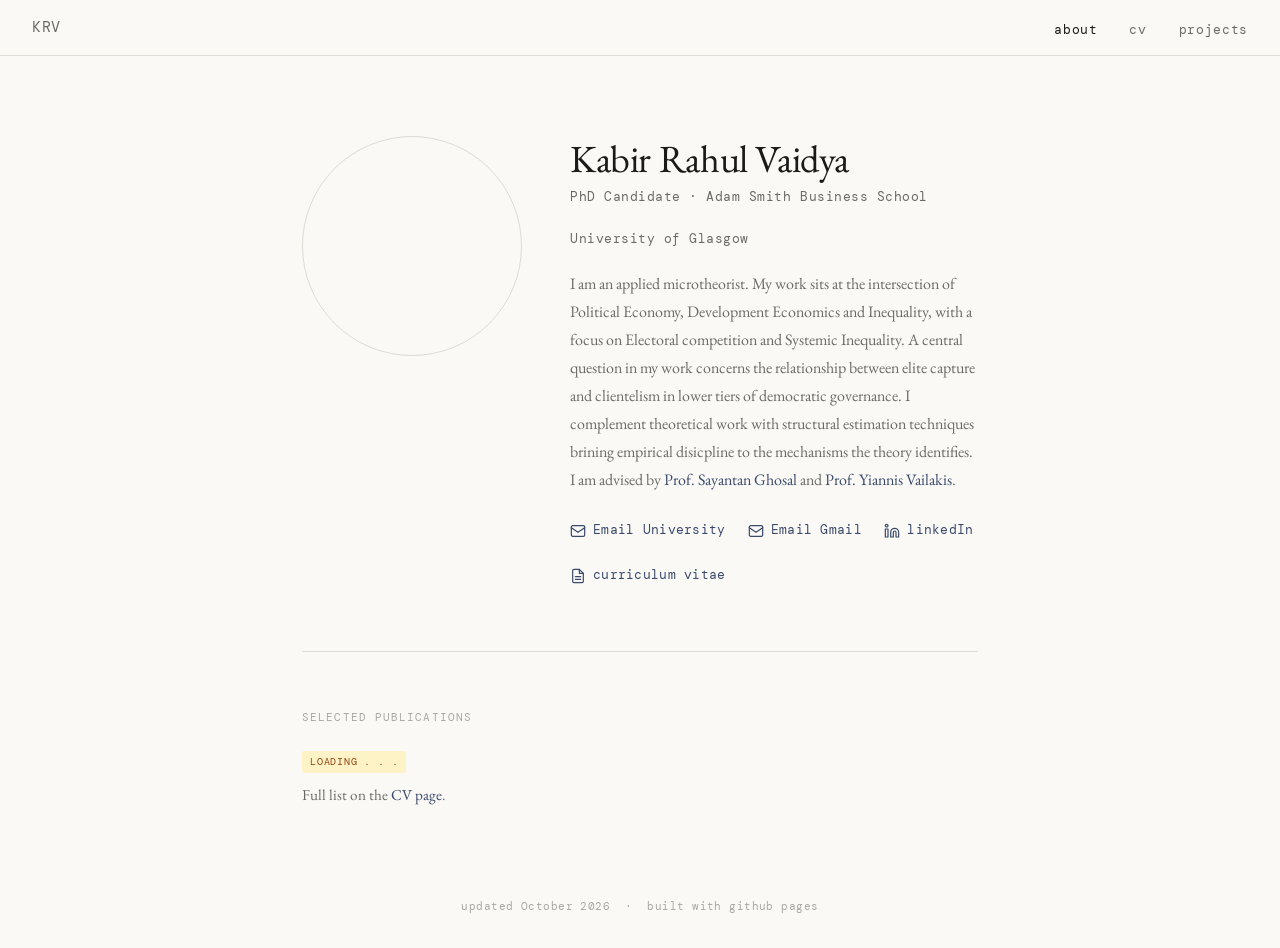
==== index.html @ daf79ceb "Update index.html" ====
<!DOCTYPE html>
<html lang="en">
<head>
  <meta charset="UTF-8" />
  <meta name="viewport" content="width=device-width, initial-scale=1.0"/>
  <title>Kabir R. Vaidya</title>
  <link rel="icon" href="favicon.ico" type="image/x-icon"> 
  <link rel="stylesheet" href="style.css" />
</head>
<body>

<nav>
  <a href="index.html" class="nav-name">KRV</a>
  <ul class="nav-links">
    <li><a href="index.html" class="active">about</a></li>
    <li><a href="cv.html">cv</a></li>
    <li><a href="projects.html">projects</a></li>
  </ul>
</nav>

<main class="container">

  <!-- ======== HERO ======== -->
  <div class="hero">
    <div class="hero-inner">

      <div class="photo-wrap">
        <!--
          HOW TO ADD YOUR PHOTO:
          1. Upload your photo to your GitHub repo (e.g. name it "photo.jpg")
          2. Replace the src below with your filename
        -->
        <img
          src="photo.jpeg"
          alt="ME"
          class="photo"
        />
      </div>

      <div class="hero-text">
        <h1>Kabir Rahul Vaidya</h1>
        <p class="position">PhD Candidate &middot; Adam Smith Business School </p>
        <p class="position">University of Glasgow</p>
        <p>
          I am an applied microtheorist. My work sits at the intersection of
          Political Economy, Development Economics and Inequality, with a focus on Electoral competition and Systemic Inequality.
          A central question in my work concerns the relationship between elite capture and clientelism in lower tiers of democratic governance.
          I complement theoretical work with structural estimation techniques brining empirical disicpline to the mechanisms the theory identifies.
        </p>
        <p>
          I am advised by <a href="https://www.gla.ac.uk/schools/business/staff/sayantanghosal/#">Prof. Sayantan Ghosal</a> and <a href="https://www.gla.ac.uk/schools/business/staff/yiannisvailakis/"> Prof. Yiannis Vailakis</a>.
        </p>
        <div class="contact-links">

          <!-- EMAIL University -->
          <a href="mailto:k.vaidya.1@research.gla.ac.uk" class="contact-link">
            <svg viewBox="0 0 24 24" aria-hidden="true">
              <rect x="2" y="4" width="20" height="16" rx="2"/>
              <path d="M2 7l10 7 10-7"/>
            </svg>
            Email University
          </a>
          <!-- EMAIL Gmail -->
          <a href="mailto:researchkabir01@gmail.com" class="contact-link">
            <svg viewBox="0 0 24 24" aria-hidden="true">
              <rect x="2" y="4" width="20" height="16" rx="2"/>
              <path d="M2 7l10 7 10-7"/>
            </svg>
            Email Gmail
          </a>

          <!-- GITHUB -->
          <!-- <a href="https://github.com/yourusername" class="contact-link" target="_blank" rel="noopener">
            <svg viewBox="0 0 24 24" aria-hidden="true">
              <path d="M9 19c-5 1.5-5-2.5-7-3m14 6v-3.87a3.37 3.37 0 0 0-.94-2.61c3.14-.35 6.44-1.54 6.44-7A5.44 5.44 0 0 0 20 4.77 5.07 5.07 0 0 0 19.91 1S18.73.65 16 2.48a13.38 13.38 0 0 0-7 0C6.27.65 5.09 1 5.09 1A5.07 5.07 0 0 0 5 4.77a5.44 5.44 0 0 0-1.5 3.78c0 5.42 3.3 6.61 6.44 7A3.37 3.37 0 0 0 9 18.13V22"/>
            </svg>
            github
          </a> -->

          <!-- LINKEDIN -->
          <a href="https://www.linkedin.com/in/kabir-vaidya-95842a1b8/" class="contact-link" target="_blank" rel="noopener">
            <svg viewBox="0 0 24 24" aria-hidden="true">
              <path d="M16 8a6 6 0 0 1 6 6v7h-4v-7a2 2 0 0 0-2-2 2 2 0 0 0-2 2v7h-4v-7a6 6 0 0 1 6-6z"/>
              <rect x="2" y="9" width="4" height="12"/>
              <circle cx="4" cy="4" r="2"/>
            </svg>
            linkedIn
          </a>

          <!-- CV -->
          <a href="cv.pdf" target="_blank" rel ="noopener" class="contact-link">
            <svg viewBox="0 0 24 24" aria-hidden="true">
              <path d="M14 2H6a2 2 0 0 0-2 2v16a2 2 0 0 0 2 2h12a2 2 0 0 0 2-2V8z"/>
              <polyline points="14 2 14 8 20 8"/>
              <line x1="16" y1="13" x2="8" y2="13"/>
              <line x1="16" y1="17" x2="8" y2="17"/>
            </svg>
            curriculum vitae
          </a>

        </div>
      </div>
    </div>
  </div>

  <!-- ======== NEWS ======== -->
  <!-- <section class="home-section"> -->
    <!-- <p class="section-label">recent news</p> -->
    <!-- <ul class="news-list"> -->
      <!-- <li class="news-item"> -->
        <!-- <span class="news-date">May 2026</span> -->
        <!-- <span>Paper accepted to [Conference Name]. See you in [City]!</span> -->
      <!-- </li> -->
      <!-- <li class="news-item"> -->
        <!-- <span class="news-date">Jan 2026</span> -->
        <!-- <span>Started a research internship at [Organisation].</span> -->
      <!-- </li> -->
      <!-- <li class="news-item"> -->
        <!-- <span class="news-date">Sep 2025</span> -->
        <!-- <span>Began PhD at [University]. Excited to get started.</span> -->
      <!-- </li> -->
    <!-- </ul> -->
  <!-- </section> -->

  <!-- ======== SELECTED PUBLICATIONS ======== -->
  <section class="home-section">
    <p class="section-label">selected publications</p>
      <div class="project-meta">
          <span class="project-status status-ongoing">Loading . . . </span>
       </div>
    <p style="color:var(--ink-muted); font-size:0.95rem;">
    Full list on the <a href="cv.pdf">CV page</a>.
    </p>
  </section>
  
</main>

<footer>
  updated October 2026 &nbsp;&middot;&nbsp; built with github pages
</footer>

</body>
</html>
---- style.css ----
/* ============================================
   ACADEMIC PERSONAL WEBSITE — style.css
   ============================================ */

@import url('https://fonts.googleapis.com/css2?family=EB+Garamond:ital,wght@0,400;0,500;1,400&family=DM+Mono:wght@400;500&display=swap');

/* ---- RESET & BASE ---- */
*, *::before, *::after {
  box-sizing: border-box;
  margin: 0;
  padding: 0;
}

:root {
  --ink:         #1a1a18;
  --ink-muted:   #6b6b66;
  --ink-faint:   #a8a8a2;
  --paper:       #faf9f6;
  --paper-warm:  #f2f0ea;
  --accent:      #3b4a6b;
  --accent-hover:#2a3756;
  --rule:        #dddbd4;
  --serif:       'EB Garamond', Georgia, serif;
  --mono:        'DM Mono', monospace;
}

html {
  scroll-behavior: smooth;
}

body {
  font-family: var(--serif);
  background: var(--paper);
  color: var(--ink);
  font-size: 18px;
  line-height: 1.75;
}

a {
  color: var(--accent);
  text-decoration: none;
  transition: color 0.15s;
}

a:hover {
  color: var(--accent-hover);
}

/* ---- NAVIGATION ---- */
nav {
  position: sticky;
  top: 0;
  z-index: 100;
  background: var(--paper);
  border-bottom: 1px solid var(--rule);
  padding: 0 2rem;
  display: flex;
  align-items: center;
  justify-content: space-between;
  height: 56px;
}

.nav-name {
  font-family: var(--mono);
  font-size: 15px;
  color: var(--ink-muted);
  letter-spacing: 0.04em;
  text-decoration: none;
}

.nav-links {
  display: flex;
  gap: 2rem;
  list-style: none;
}

.nav-links a {
  font-family: var(--mono);
  font-size: 13px;
  color: var(--ink-muted);
  letter-spacing: 0.05em;
  text-transform: lowercase;
}

.nav-links a:hover,
.nav-links a.active {
  color: var(--ink);
}

/* ---- LAYOUT ---- */
.container {
  max-width: 740px;
  margin: 0 auto;
  padding: 0 2rem;
}

/* ---- FOOTER ---- */
footer {
  text-align: center;
  padding: 2rem;
  font-family: var(--mono);
  font-size: 11px;
  color: var(--ink-faint);
  letter-spacing: 0.04em;
}

/* ============================================
   INDEX PAGE
   ============================================ */

.hero {
  padding: 5rem 0 4rem;
  border-bottom: 1px solid var(--rule);
}

.hero-inner {
  display: flex;
  align-items: flex-start;
  gap: 3rem;
}

/* ---- PHOTO ---- */
.photo-wrap {
  flex-shrink: 0;
}

.photo {
  width: 220px;
  height: 220px;
  border-radius: 200%;
  object-fit: cover;
  object-position: center;
  display: block;
  border: 1px solid var(--rule);
}

/* ---- HERO TEXT ---- */
.hero-text h1 {
  font-size: 2.4rem;
  font-weight: 400;
  line-height: 1.15;
  margin-bottom: 0.35rem;
  letter-spacing: -0.01em;
}

.hero-text .position {
  font-family: var(--mono);
  font-size: 13px;
  color: var(--ink-muted);
  letter-spacing: 0.04em;
  margin-bottom: 1.2rem;
}

.hero-text p {
  color: var(--ink-muted);
  font-size: 1rem;
  max-width: 480px;
}

/* ---- CONTACT LINKS ---- */
.contact-links {
  display: flex;
  flex-wrap: wrap;
  gap: 1.4rem;
  margin-top: 1.6rem;
}

.contact-link {
  display: inline-flex;
  align-items: center;
  gap: 0.45rem;
  font-family: var(--mono);
  font-size: 13px;
  color: var(--accent);
  letter-spacing: 0.02em;
}

.contact-link:hover {
  color: var(--accent-hover);
}

.contact-link svg {
  width: 16px;
  height: 16px;
  flex-shrink: 0;
  stroke: currentColor;
  fill: none;
  stroke-width: 1.8;
  stroke-linecap: round;
  stroke-linejoin: round;
}

/* ---- HOME SECTIONS ---- */
.home-section {
  padding: 3.5rem 0;
  border-bottom: 1px solid var(--rule);
}

.home-section:last-of-type {
  border-bottom: none;
}

.section-label {
  font-family: var(--mono);
  font-size: 11px;
  letter-spacing: 0.1em;
  text-transform: uppercase;
  color: var(--ink-faint);
  margin-bottom: 1.5rem;
}

/* ---- NEWS ---- */
.news-list {
  list-style: none;
}

.news-item {
  display: grid;
  grid-template-columns: 80px 1fr;
  gap: 0 1.5rem;
  padding: 0.6rem 0;
  border-top: 1px solid var(--rule);
  font-size: 0.95rem;
}

.news-date {
  font-family: var(--mono);
  font-size: 12px;
  color: var(--ink-faint);
  padding-top: 0.1rem;
  letter-spacing: 0.03em;
}

/* ============================================
   CV PAGE
   ============================================ */

.page-header {
  padding: 4rem 0 2.5rem;
  border-bottom: 1px solid var(--rule);
  display: flex;
  justify-content: space-between;
  align-items: flex-end;
}

.page-header h1 {
  font-size: 2rem;
  font-weight: 400;
}

.page-header p {
  color: var(--ink-muted);
  font-size: 1rem;
  margin-top: 0.5rem;
  max-width: 500px;
}

.download-link {
  display: inline-flex;
  align-items: center;
  gap: 0.4rem;
  font-family: var(--mono);
  font-size: 12px;
  color: var(--accent);
  letter-spacing: 0.03em;
}

.download-link:hover {
  color: var(--accent-hover);
}

.download-link svg {
  width: 14px;
  height: 14px;
  stroke: currentColor;
  fill: none;
  stroke-width: 1.8;
  stroke-linecap: round;
  stroke-linejoin: round;
}

/* ---- CV GRID ---- */
.cv-section {
  padding: 2.5rem 0;
  border-bottom: 1px solid var(--rule);
  display: grid;
  grid-template-columns: 140px 1fr;
  gap: 0 2rem;
}

.cv-section:last-of-type {
  border-bottom: none;
}

.cv-section-label {
  font-family: var(--mono);
  font-size: 11px;
  letter-spacing: 0.1em;
  text-transform: uppercase;
  color: var(--ink-faint);
  padding-top: 0.15rem;
}

/* ---- CV ENTRIES ---- */
.cv-entry {
  margin-bottom: 1.6rem;
}

.cv-entry:last-child {
  margin-bottom: 0;
}

.cv-entry-header {
  display: flex;
  justify-content: space-between;
  align-items: baseline;
  gap: 1rem;
}

.cv-entry-title {
  font-size: 1rem;
  font-weight: 500;
}

.cv-entry-date {
  font-family: var(--mono);
  font-size: 12px;
  color: var(--ink-faint);
  white-space: nowrap;
  letter-spacing: 0.03em;
}

.cv-entry-sub {
  color: var(--ink-muted);
  font-size: 0.95rem;
  font-style: italic;
}

.cv-entry-detail {
  color: var(--ink-muted);
  font-size: 0.9rem;
  margin-top: 0.2rem;
}

/* ---- PUBLICATIONS (CV) ---- */
.pub-entry {
  margin-bottom: 1.4rem;
  padding-left: 1rem;
  border-left: 2px solid var(--rule);
}

.pub-entry:last-child {
  margin-bottom: 0;
}

.pub-title {
  font-size: 1rem;
}

.pub-authors {
  font-size: 0.9rem;
  color: var(--ink-muted);
  font-style: italic;
}

.pub-venue {
  font-family: var(--mono);
  font-size: 12px;
  color: var(--ink-faint);
  letter-spacing: 0.02em;
}

.pub-link {
  font-family: var(--mono);
  font-size: 12px;
  color: var(--accent);
}

.pub-link:hover {
  text-decoration: underline;
}

/* ---- SKILLS (CV) ---- */
.skill-group {
  margin-bottom: 0.8rem;
  font-size: 0.95rem;
}

.skill-group:last-child {
  margin-bottom: 0;
}

.skill-group-name {
  font-family: var(--mono);
  font-size: 12px;
  color: var(--ink-faint);
  display: inline-block;
  width: 90px;
}

/* ============================================
   PROJECTS PAGE
   ============================================ */

.project-list {
  padding: 2.5rem 0;
}

.project {
  padding: 2rem 0;
  border-bottom: 1px solid var(--rule);
}

.project:first-child {
  padding-top: 0;
}

.project:last-child {
  border-bottom: none;
}

.project-meta {
  display: flex;
  align-items: center;
  gap: 0.8rem;
  margin-bottom: 0.6rem;
}

.project-status {
  font-family: var(--mono);
  font-size: 10px;
  letter-spacing: 0.08em;
  text-transform: uppercase;
  padding: 2px 8px;
  border-radius: 2px;
}

.status-active {
  background: #e8f0e8;
  color: #3a6b3a;
}

.status-ongoing {
  background: #fef3c7;
  color: #92400e;
}

.status-complete {
  background: var(--paper-warm);
  color: var(--ink-faint);
}

.project-year {
  font-family: var(--mono);
  font-size: 12px;
  color: var(--ink-faint);
  letter-spacing: 0.03em;
}

.project h2 {
  font-size: 1.25rem;
  font-weight: 500;
  line-height: 1.3;
  margin-bottom: 0.6rem;
}

.project-tags {
  display: flex;
  flex-wrap: wrap;
  gap: 0.4rem;
  margin-bottom: 0.8rem;
}

.tag {
  font-family: var(--mono);
  font-size: 11px;
  color: var(--ink-faint);
  border: 1px solid var(--rule);
  padding: 1px 7px;
  border-radius: 2px;
  letter-spacing: 0.03em;
}

.project p {
  color: var(--ink-muted);
  font-size: 0.97rem;
}

.project-links {
  display: flex;
  gap: 1.2rem;
  margin-top: 0.9rem;
}

.project-link {
  display: inline-flex;
  align-items: center;
  gap: 0.35rem;
  font-family: var(--mono);
  font-size: 12px;
  color: var(--accent);
  letter-spacing: 0.02em;
}

.project-link:hover {
  color: var(--accent-hover);
}

.project-link svg {
  width: 13px;
  height: 13px;
  stroke: currentColor;
  fill: none;
  stroke-width: 1.8;
  stroke-linecap: round;
  stroke-linejoin: round;
}

/* ============================================
   RESPONSIVE
   ============================================ */

@media (max-width: 600px) {
  .nav-name        { display: none; }
  .hero            { padding: 3rem 0 2.5rem; }
  .hero-inner      { flex-direction: column; gap: 1.5rem; }
  .hero-text h1    { font-size: 1.9rem; }
  .page-header     { flex-direction: column; gap: 1rem; align-items: flex-start; }
  .cv-section      { grid-template-columns: 1fr; }
  .cv-section-label{ margin-bottom: 0.8rem; }
}
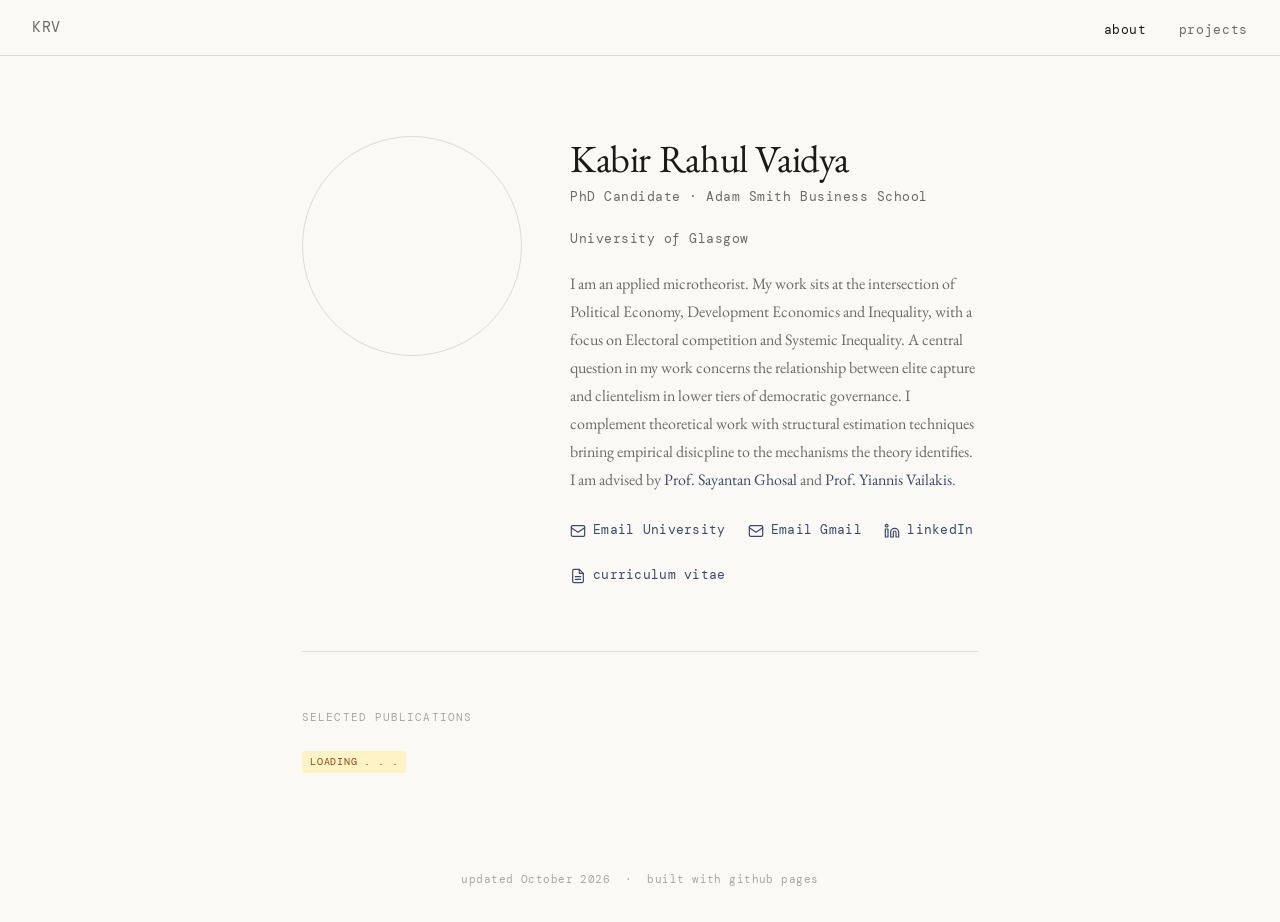
==== commit 6ee7a645: "Update index.html" ====
--- a/index.html
+++ b/index.html
@@ -13,7 +13,7 @@
   <a href="index.html" class="nav-name">KRV</a>
   <ul class="nav-links">
     <li><a href="index.html" class="active">about</a></li>
-    <li><a href="cv.html">cv</a></li>
+    <!-- <li><a href="cv.html">cv</a></li> -->
     <li><a href="projects.html">projects</a></li>
   </ul>
 </nav>
@@ -129,7 +129,7 @@
           <span class="project-status status-ongoing">Loading . . . </span>
        </div>
     <p style="color:var(--ink-muted); font-size:0.95rem;">
-    Full list on the <a href="cv.pdf">CV page</a>.
+    <!-- Full list on the <a href="cv.pdf">CV page</a>. -->
     </p>
   </section>
   
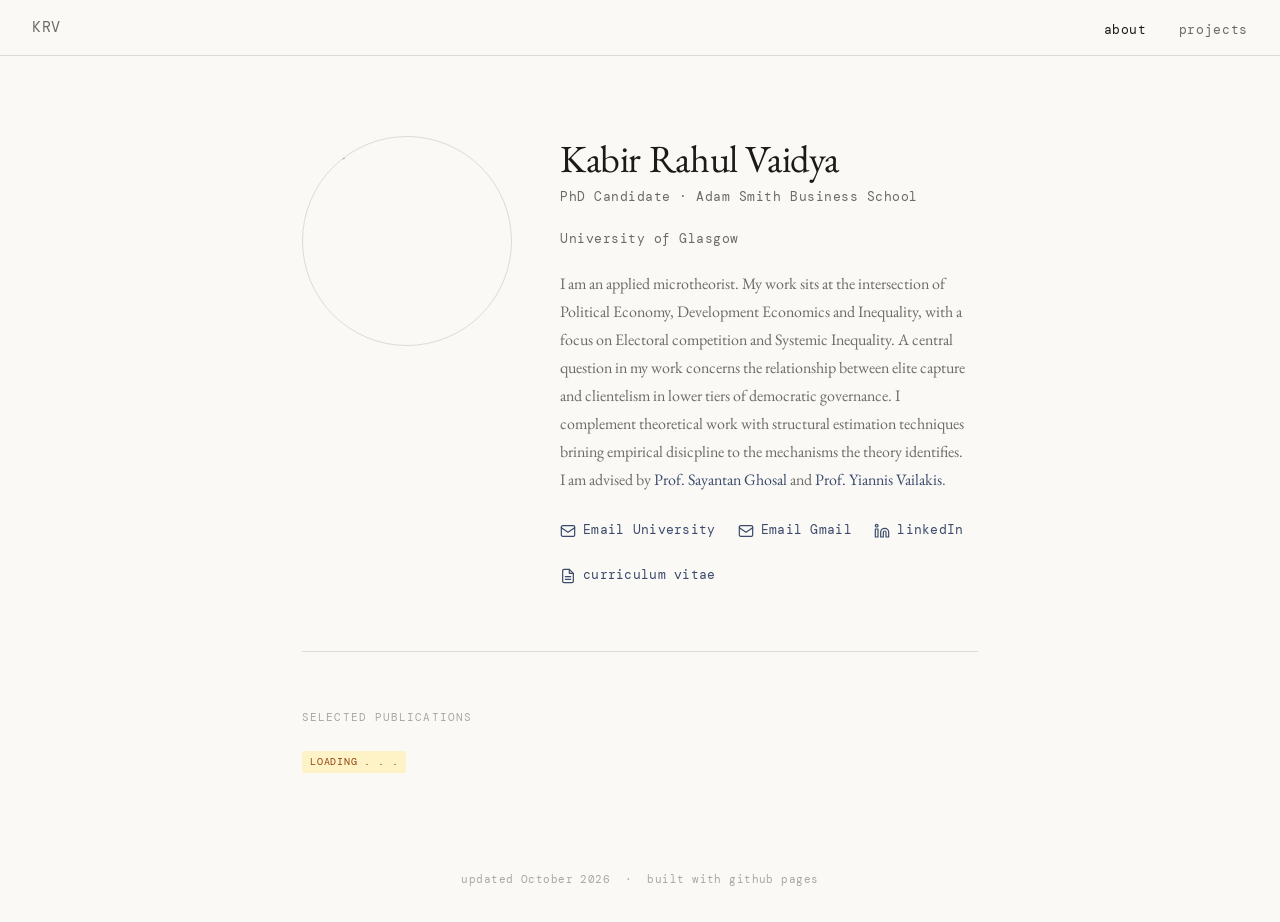
==== commit 54bd3898: "Update index.html" ====
--- a/index.html
+++ b/index.html
@@ -42,10 +42,7 @@
         <p class="position">PhD Candidate &middot; Adam Smith Business School </p>
         <p class="position">University of Glasgow</p>
         <p>
-          I am an applied microtheorist. My work sits at the intersection of
-          Political Economy, Development Economics and Inequality, with a focus on Electoral competition and Systemic Inequality.
-          A central question in my work concerns the relationship between elite capture and clientelism in lower tiers of democratic governance.
-          I complement theoretical work with structural estimation techniques brining empirical disicpline to the mechanisms the theory identifies.
+          I am an applied microtheorist. My work sits at the intersection of Political Economy, Development Economics and Inequality, with a focus on Electoral competition and Systemic Inequality. A central question in my work concerns the relationship between elite capture and clientelism in lower tiers of democratic governance. I complement theoretical work with structural estimation techniques brining empirical disicpline to the mechanisms the theory identifies.
         </p>
         <p>
           I am advised by <a href="https://www.gla.ac.uk/schools/business/staff/sayantanghosal/#">Prof. Sayantan Ghosal</a> and <a href="https://www.gla.ac.uk/schools/business/staff/yiannisvailakis/"> Prof. Yiannis Vailakis</a>.
--- a/style.css
+++ b/style.css
@@ -125,8 +125,8 @@
 }
 
 .photo {
-  width: 220px;
-  height: 220px;
+  width: 210px;
+  height: 210px;
   border-radius: 200%;
   object-fit: cover;
   object-position: center;
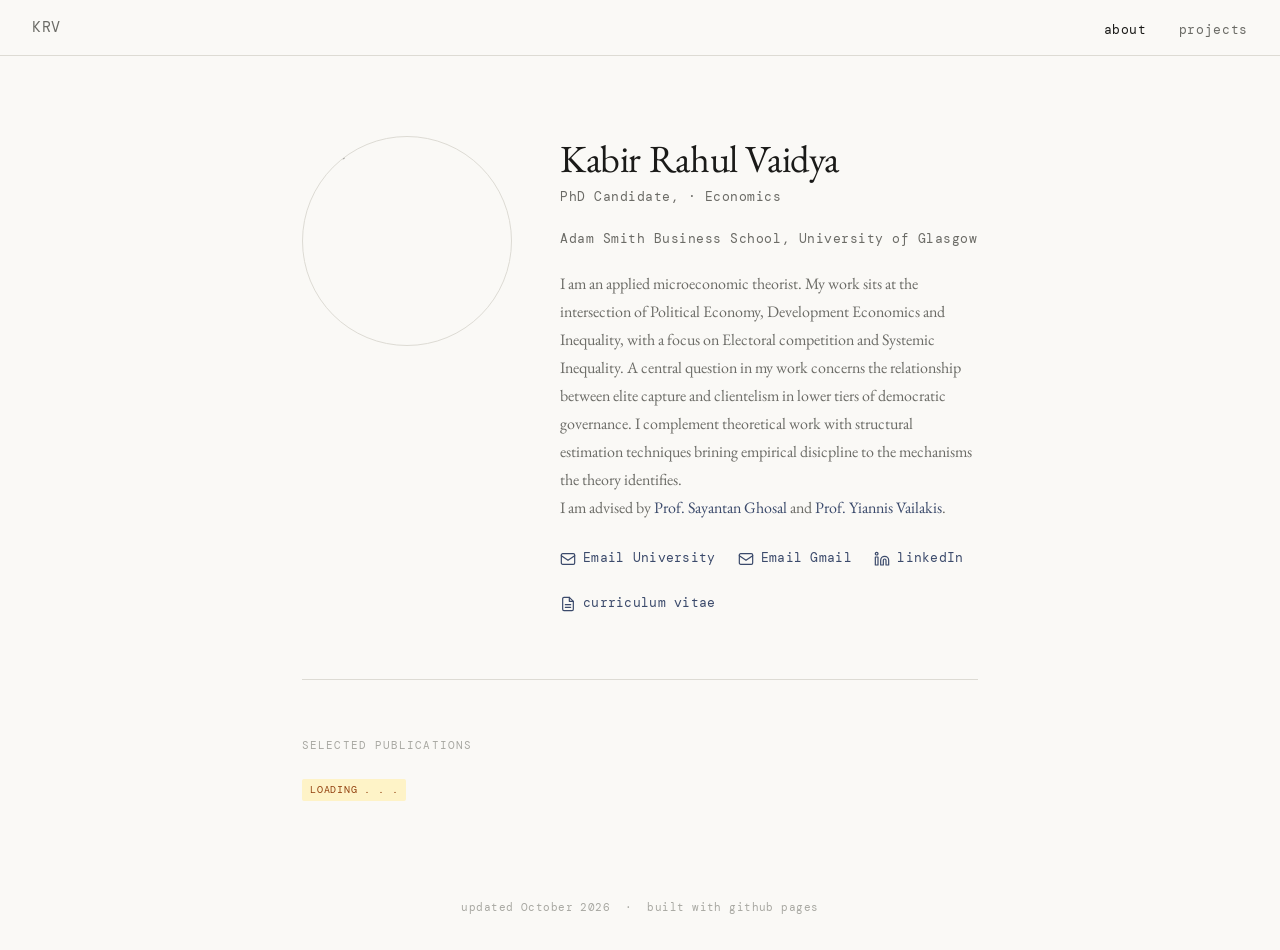
==== commit 3fd98823: "Update index.html" ====
--- a/index.html
+++ b/index.html
@@ -39,10 +39,13 @@
 
       <div class="hero-text">
         <h1>Kabir Rahul Vaidya</h1>
-        <p class="position">PhD Candidate &middot; Adam Smith Business School </p>
-        <p class="position">University of Glasgow</p>
+        <p class="position">PhD Candidate, &middot; Economics </p>
+        <p class="position">Adam Smith Business School, University of Glasgow</p>
         <p>
-          I am an applied microtheorist. My work sits at the intersection of Political Economy, Development Economics and Inequality, with a focus on Electoral competition and Systemic Inequality. A central question in my work concerns the relationship between elite capture and clientelism in lower tiers of democratic governance. I complement theoretical work with structural estimation techniques brining empirical disicpline to the mechanisms the theory identifies.
+          I am an applied microeconomic theorist. My work sits at the intersection of Political Economy, Development Economics and Inequality, with a focus on Electoral competition and Systemic Inequality.
+          A central question in my work concerns the relationship between elite capture and clientelism in lower tiers of democratic governance. 
+          I complement theoretical work with structural estimation techniques brining empirical disicpline to the mechanisms the theory identifies.
+          
         </p>
         <p>
           I am advised by <a href="https://www.gla.ac.uk/schools/business/staff/sayantanghosal/#">Prof. Sayantan Ghosal</a> and <a href="https://www.gla.ac.uk/schools/business/staff/yiannisvailakis/"> Prof. Yiannis Vailakis</a>.
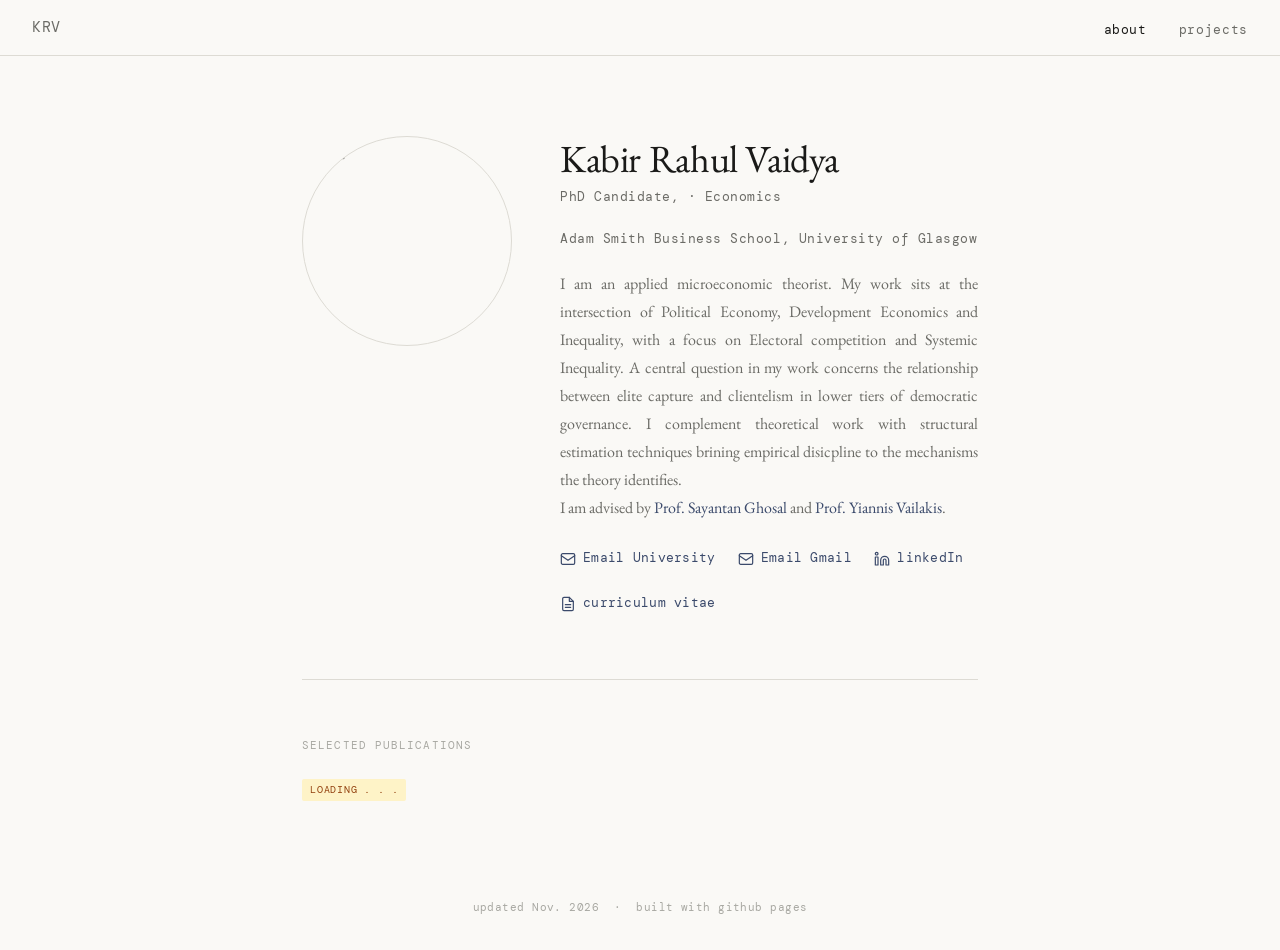
==== commit 9aec1cf0: "Update index.html" ====
--- a/index.html
+++ b/index.html
@@ -136,7 +136,7 @@
 </main>
 
 <footer>
-  updated October 2026 &nbsp;&middot;&nbsp; built with github pages
+  updated Nov. 2026 &nbsp;&middot;&nbsp; built with github pages
 </footer>
 
 </body>
--- a/style.css
+++ b/style.css
@@ -154,7 +154,8 @@
 .hero-text p {
   color: var(--ink-muted);
   font-size: 1rem;
-  max-width: 480px;
+  max-width: 500px;
+  text-align: justify;
 }
 
 /* ---- CONTACT LINKS ---- */
@@ -474,8 +475,8 @@
 .tag {
   font-family: var(--mono);
   font-size: 11px;
-  color: var(--ink-faint);
-  border: 1px solid var(--rule);
+  color: var(--ink-muted);
+  border: 1px solid #b8b5ad;
   padding: 1px 7px;
   border-radius: 2px;
   letter-spacing: 0.03em;
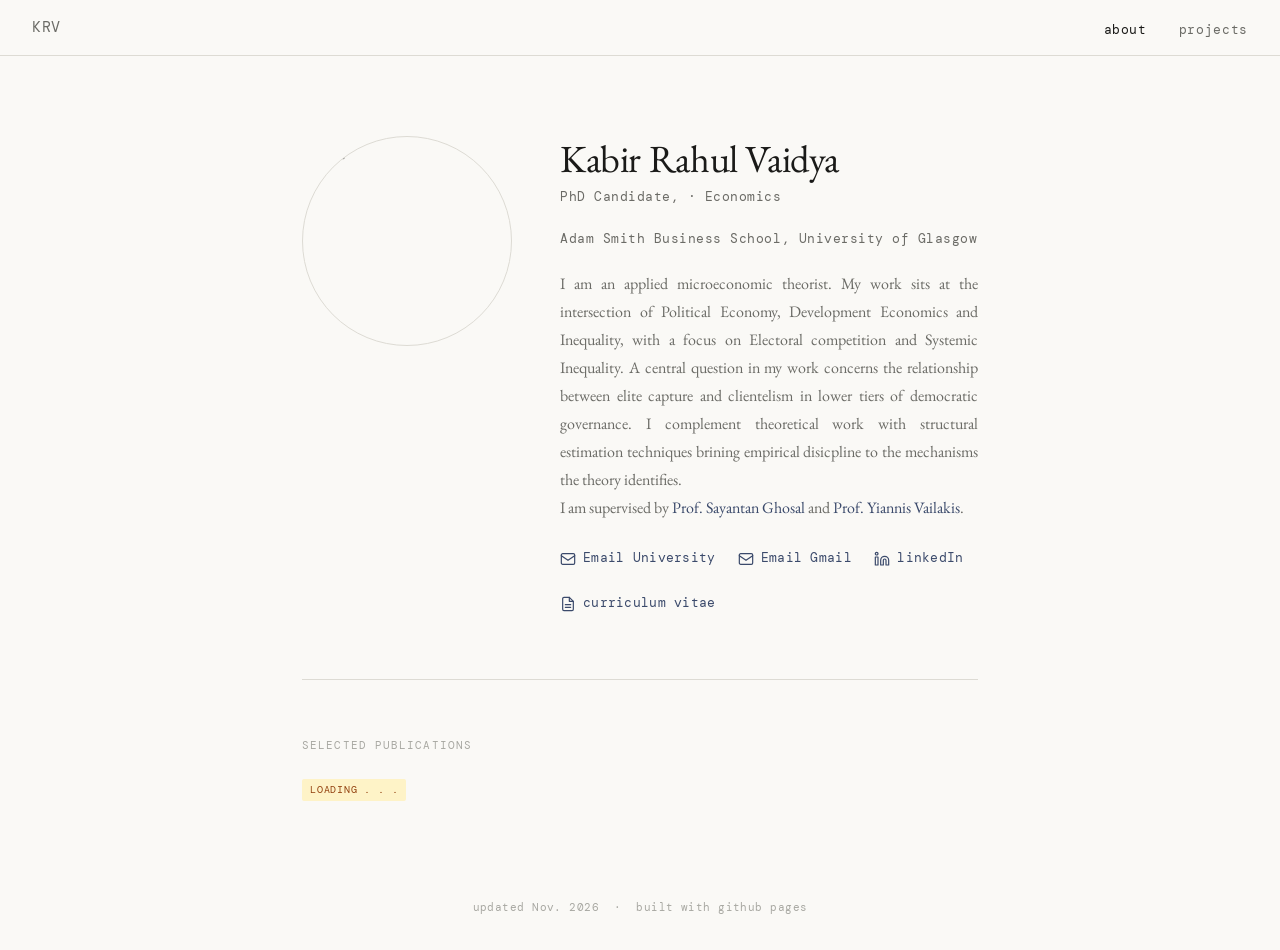
==== commit 092bf421: "Update index.html" ====
--- a/index.html
+++ b/index.html
@@ -48,7 +48,7 @@
           
         </p>
         <p>
-          I am advised by <a href="https://www.gla.ac.uk/schools/business/staff/sayantanghosal/#">Prof. Sayantan Ghosal</a> and <a href="https://www.gla.ac.uk/schools/business/staff/yiannisvailakis/"> Prof. Yiannis Vailakis</a>.
+          I am supervised by <a href="https://www.gla.ac.uk/schools/business/staff/sayantanghosal/#">Prof. Sayantan Ghosal</a> and <a href="https://www.gla.ac.uk/schools/business/staff/yiannisvailakis/"> Prof. Yiannis Vailakis</a>.
         </p>
         <div class="contact-links">
 
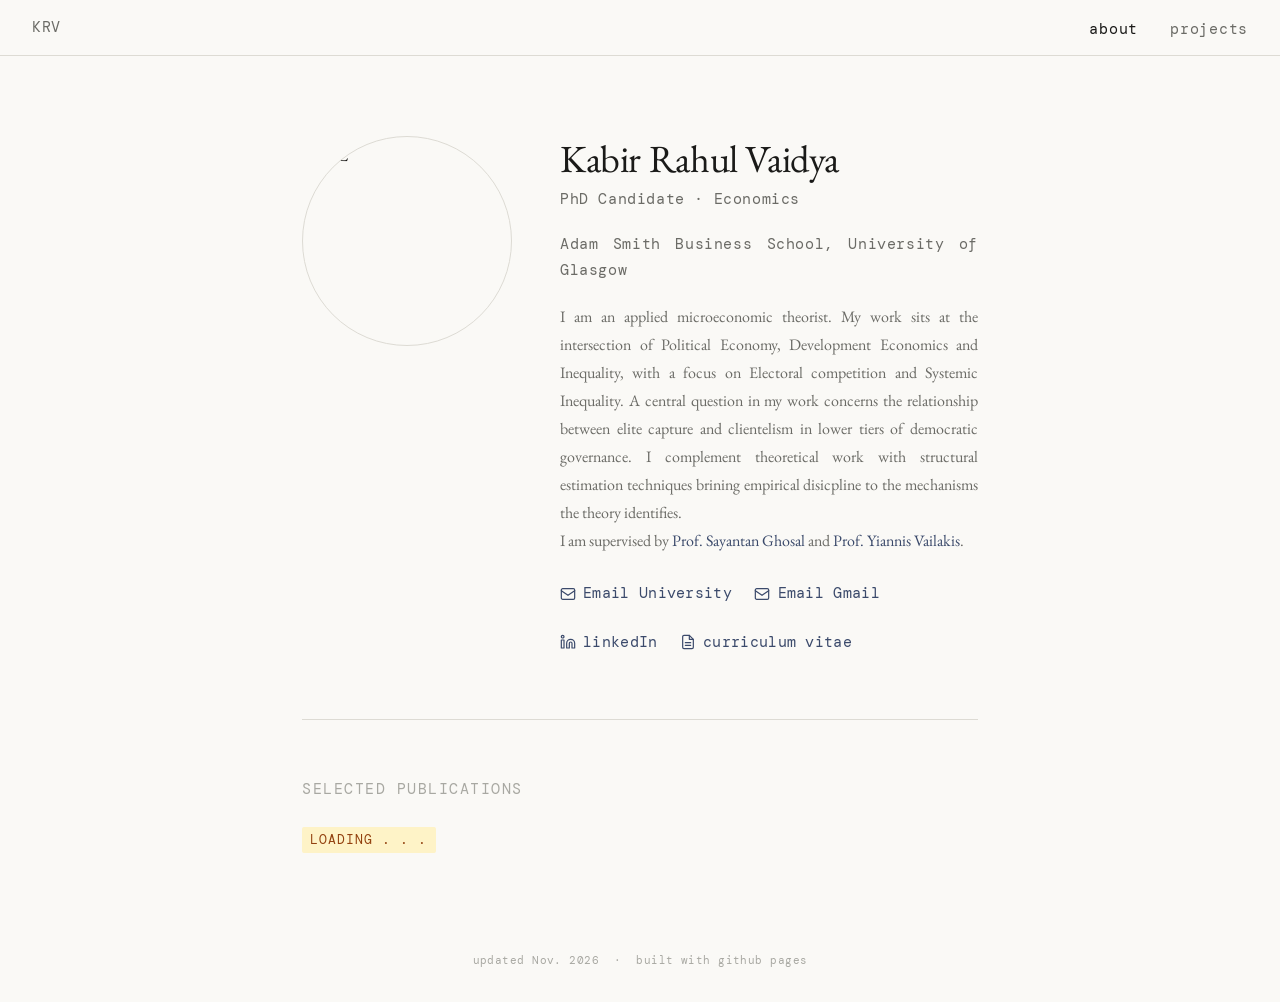
==== commit 0d9d7eaa: "Update index.html" ====
--- a/index.html
+++ b/index.html
@@ -39,7 +39,7 @@
 
       <div class="hero-text">
         <h1>Kabir Rahul Vaidya</h1>
-        <p class="position">PhD Candidate, &middot; Economics </p>
+        <p class="position">PhD Candidate &middot; Economics </p>
         <p class="position">Adam Smith Business School, University of Glasgow</p>
         <p>
           I am an applied microeconomic theorist. My work sits at the intersection of Political Economy, Development Economics and Inequality, with a focus on Electoral competition and Systemic Inequality.
--- a/style.css
+++ b/style.css
@@ -32,7 +32,7 @@
   font-family: var(--serif);
   background: var(--paper);
   color: var(--ink);
-  font-size: 18px;
+  font-size: 20px;
   line-height: 1.75;
 }
 
@@ -76,7 +76,7 @@
 
 .nav-links a {
   font-family: var(--mono);
-  font-size: 13px;
+  font-size: 15px;
   color: var(--ink-muted);
   letter-spacing: 0.05em;
   text-transform: lowercase;
@@ -145,7 +145,7 @@
 
 .hero-text .position {
   font-family: var(--mono);
-  font-size: 13px;
+  font-size: 15px;
   color: var(--ink-muted);
   letter-spacing: 0.04em;
   margin-bottom: 1.2rem;
@@ -171,7 +171,7 @@
   align-items: center;
   gap: 0.45rem;
   font-family: var(--mono);
-  font-size: 13px;
+  font-size: 15px;
   color: var(--accent);
   letter-spacing: 0.02em;
 }
@@ -203,7 +203,7 @@
 
 .section-label {
   font-family: var(--mono);
-  font-size: 11px;
+  font-size: 15px;
   letter-spacing: 0.1em;
   text-transform: uppercase;
   color: var(--ink-faint);
@@ -429,7 +429,7 @@
 
 .project-status {
   font-family: var(--mono);
-  font-size: 10px;
+  font-size: 13px;
   letter-spacing: 0.08em;
   text-transform: uppercase;
   padding: 2px 8px;
@@ -453,7 +453,7 @@
 
 .project-year {
   font-family: var(--mono);
-  font-size: 12px;
+  font-size: 11px;
   color: var(--ink-faint);
   letter-spacing: 0.03em;
 }
@@ -474,7 +474,7 @@
 
 .tag {
   font-family: var(--mono);
-  font-size: 11px;
+  font-size: 12px;
   color: var(--ink-muted);
   border: 1px solid #b8b5ad;
   padding: 1px 7px;
@@ -498,7 +498,7 @@
   align-items: center;
   gap: 0.35rem;
   font-family: var(--mono);
-  font-size: 12px;
+  font-size: 15px;
   color: var(--accent);
   letter-spacing: 0.02em;
 }
